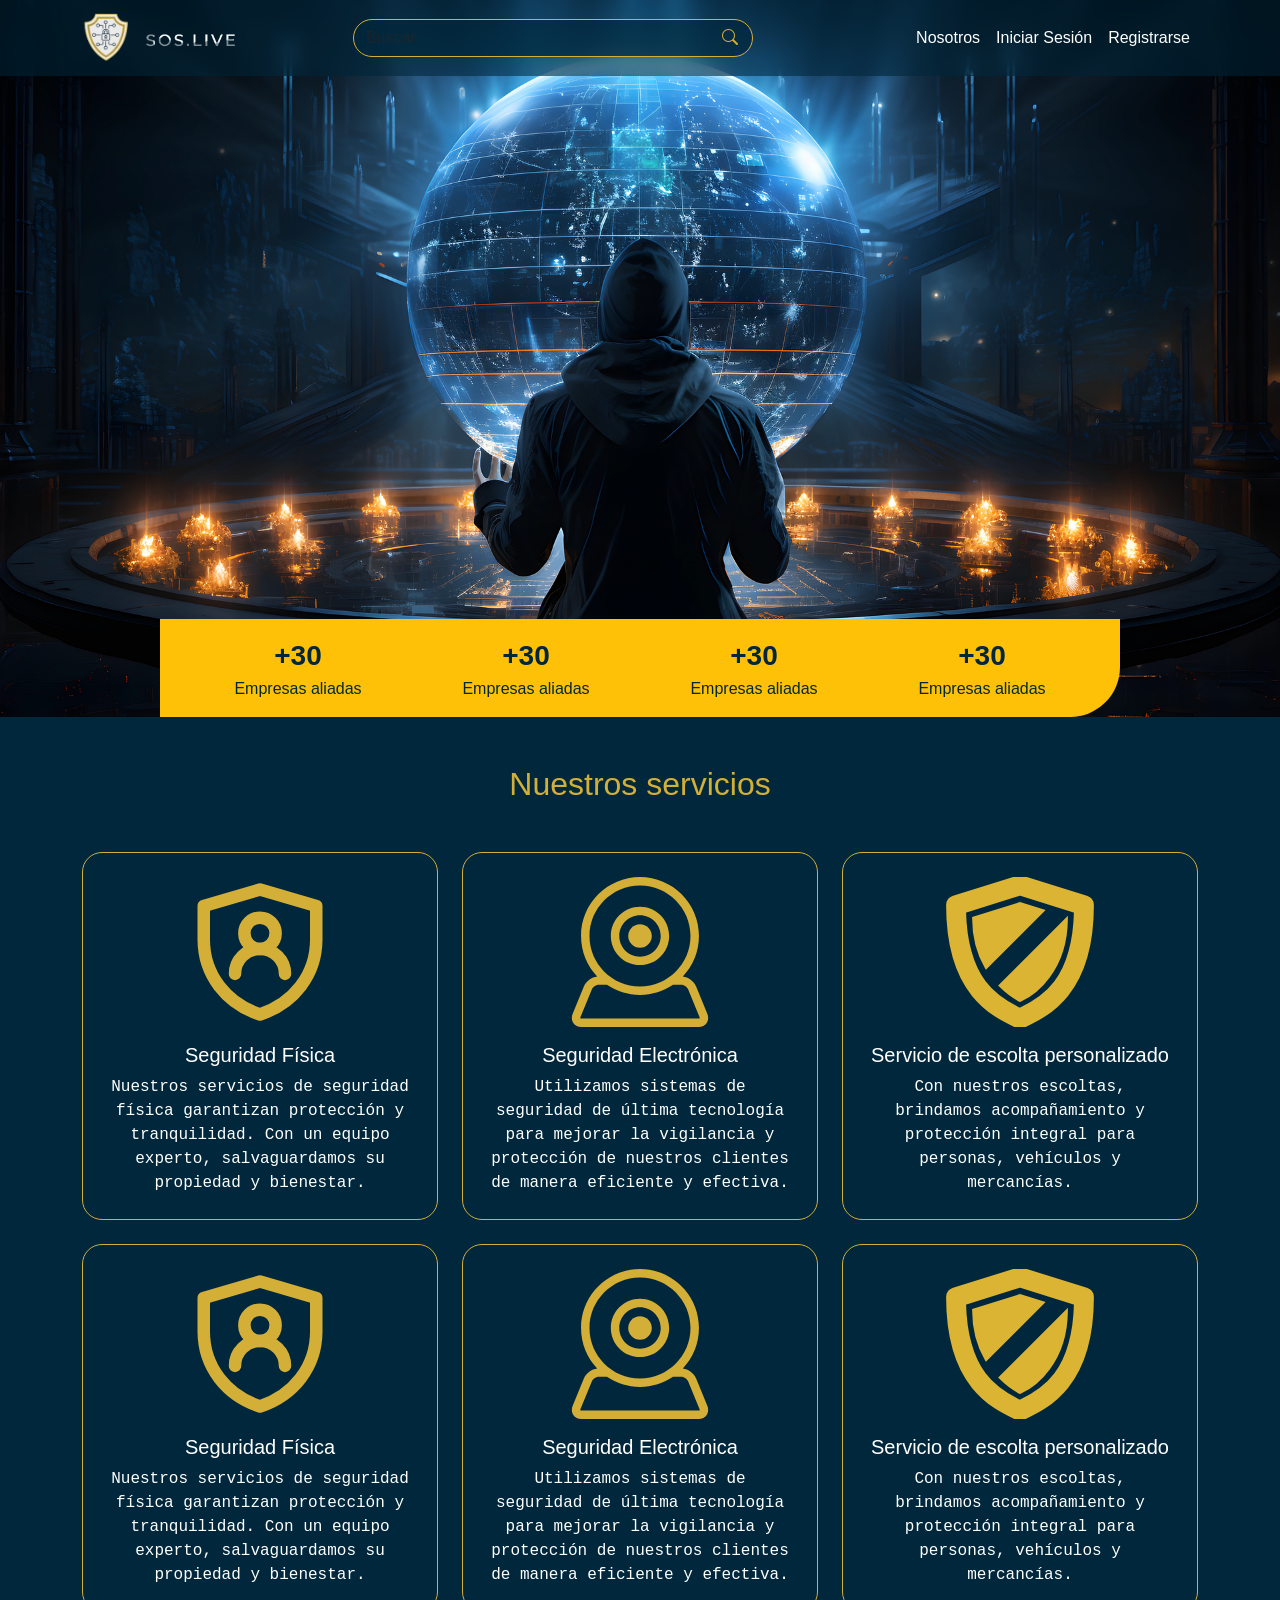
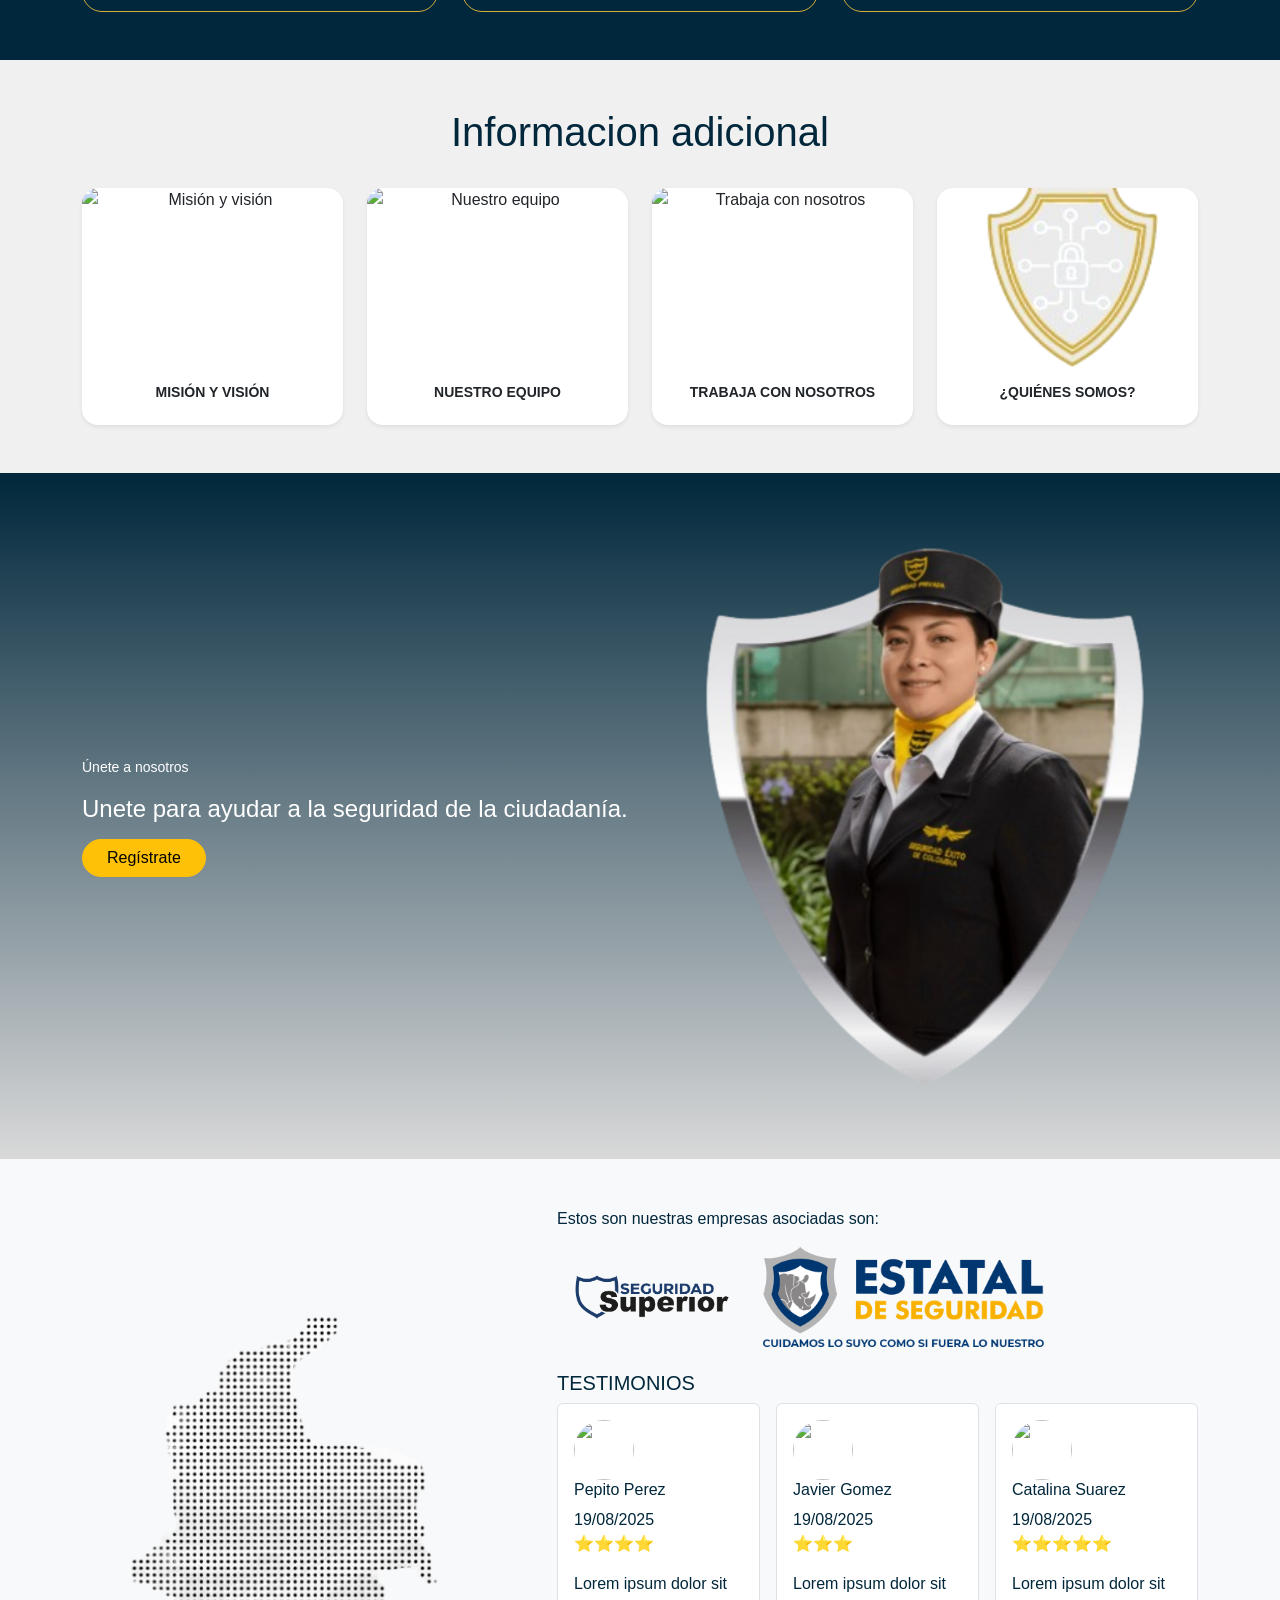
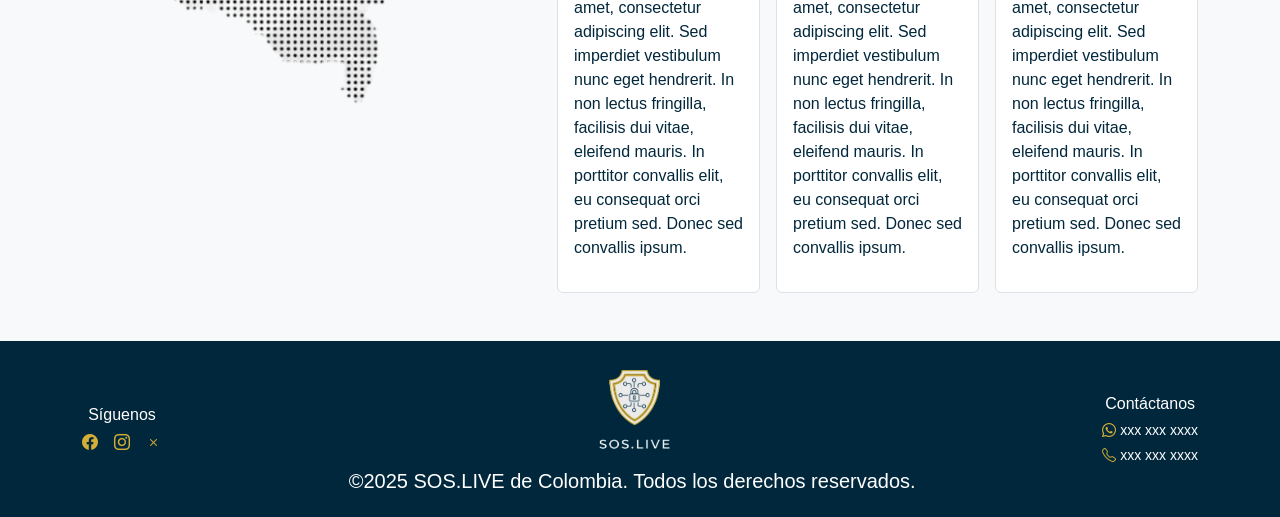
==== Home/index.html @ 5ae09677 ""Combio de el nombre" ====
<!DOCTYPE html>
<html lang="en">

<head>
    <meta charset="UTF-8">
    <meta name="viewport" content="width=device-width, initial-scale=1.0">
    <title>Home</title>
    <link rel="icon" type="image/png" href="../img/Logo.png">
    <link href="https://cdn.jsdelivr.net/npm/bootstrap@5.3.7/dist/css/bootstrap.min.css" rel="stylesheet"
        integrity="sha384-LN+7fdVzj6u52u30Kp6M/trliBMCMKTyK833zpbD+pXdCLuTusPj697FH4R/5mcr" crossorigin="anonymous">
    <link rel="stylesheet" href="https://cdn.jsdelivr.net/npm/bootstrap-icons@1.10.5/font/bootstrap-icons.css">
    <link rel="stylesheet" href="home.css">
</head>

<body>
    <nav class="navbar navbar-expand-lg fixed-top custom-navbar navbar-dark">
        <div class="container">

            <!-- Logo -->
            <a class="navbar-brand d-flex align-items-center" href="#">
                <img src="../img/image-removebg-preview.png" alt="Logo" id="logo">
                <img src="../img/nombre.png" alt="Nombre" id="nombre" class="ms-2">
            </a>

            <!-- Botón móvil -->
            <button class="navbar-toggler" type="button" data-bs-toggle="collapse" data-bs-target="#navbarContent">
                <span class="navbar-toggler-icon"></span>
            </button>

            <!-- Contenido -->
            <div class="collapse navbar-collapse" id="navbarContent">

                <!-- Buscador -->
                <form class="d-flex mx-auto my-3 my-lg-0 search-container">
                    <input class="form-control search-input" type="search" placeholder="Buscar">
                    <i class="bi bi-search search-icon"></i>
                </form>

                <!-- Links -->
                <ul class="navbar-nav ms-auto text-center">
                    <li class="nav-item">
                        <a class="nav-link" href="#Nosotros">Nosotros</a>
                    </li>
                    <li class="nav-item">
                        <a class="nav-link" href="../Login/Login.html">Iniciar Sesión</a>
                    </li>
                    <li class="nav-item">
                        <a class="nav-link" href="../Register/Register.html">
                            Registrarse
                        </a>
                    </li>
                </ul>

            </div>
        </div>
    </nav>
    <header class="position-relative" style="overflow: visible;">
        <img src="../img/ai-generated-8136169_1920.png" alt="" class="img-fluid w-100">

        <div
            class="d-flex justify-content-between align-items-center bg-warning text-center rounded-bottom-right px-4 py-3 position-absolute w-75 bottom-0 start-50 translate-middle-x float-out-below">
            <div class="flex-fill mx-2">
                <div class="fs-3 fw-bold">+30</div>
                <div>Empresas aliadas</div>
            </div>
            <div class="flex-fill mx-2">
                <div class="fs-3 fw-bold">+30</div>
                <div>Empresas aliadas</div>
            </div>
            <div class="flex-fill mx-2">
                <div class="fs-3 fw-bold">+30</div>
                <div>Empresas aliadas</div>
            </div>
            <div class="flex-fill mx-2">
                <div class="fs-3 fw-bold">+30</div>
                <div>Empresas aliadas</div>
            </div>
        </div>
    </header>

    <section class="section-servicios py-5" id="Nosotros">
        <div class="container">
            <h2 class="text-center mb-5">Nuestros servicios</h2>

            <div class="row g-4">
                <div class="col-12 col-md-4 d-flex">
                    <div class="boxes text-white text-center p-4 w-100 h-70 d-flex flex-column justify-content-ceter">
                        <img src="../img/people.svg" alt="people" class="mb-3 mx-auto d-block"
                            style="width: 150px; height: auto;">

                        <h5 class="mb-2">Seguridad Física</h5>
                        <samp>
                            Nuestros servicios de seguridad física garantizan protección y tranquilidad. Con un equipo
                            experto,
                            salvaguardamos su propiedad y bienestar.
                        </samp>
                    </div>
                </div>

                <div class="col-12 col-md-4 d-flex">
                    <div class="boxes text-white text-center p-4 w-100 h-70 d-flex flex-column justify-content-between">
                        <img src="../img/cam.svg" alt="people" class="mb-3 mx-auto d-block"
                            style="width: 150px; height: auto;">

                        <h5 class="mb-2">Seguridad Electrónica</h5>
                        <samp>
                            Utilizamos sistemas de seguridad de última tecnología para mejorar la vigilancia y
                            protección de nuestros clientes de manera eficiente y efectiva.
                        </samp>
                    </div>
                </div>
                <div class="col-12 col-md-4 d-flex">
                    <div class="boxes text-white text-center p-4 w-100 h-70 d-flex flex-column justify-content-between">
                        <img src="../img/security.svg" alt="people" class="mb-3 mx-auto d-block"
                            style="width: 150px; height: auto;">

                        <h5 class="mb-2">Servicio de escolta personalizado</h5>
                        <samp>
                            Con nuestros escoltas, brindamos acompañamiento y protección integral para personas,
                            vehículos y mercancías.
                        </samp>
                    </div>
                </div>
                <div class="col-12 col-md-4 d-flex">
                    <div class="boxes text-white text-center p-4 w-100 h-70 d-flex flex-column justify-content-between">
                        <img src="../img/people.svg" alt="people" class="mb-3 mx-auto d-block"
                            style="width: 150px; height: auto;">

                        <h5 class="mb-2">Seguridad Física</h5>
                        <samp>
                            Nuestros servicios de seguridad física garantizan protección y tranquilidad. Con un equipo
                            experto,
                            salvaguardamos su propiedad y bienestar.
                        </samp>
                    </div>
                </div>
                <div class="col-12 col-md-4 d-flex">
                    <div class="boxes text-white text-center p-4 w-100 h-70 d-flex flex-column justify-content-between">
                        <img src="../img/cam.svg" alt="people" class="mb-3 mx-auto d-block"
                            style="width: 150px; height: auto;">

                        <h5 class="mb-2">Seguridad Electrónica</h5>
                        <samp>
                            Utilizamos sistemas de seguridad de última tecnología para mejorar la vigilancia y
                            protección de nuestros clientes de manera eficiente y efectiva.
                        </samp>
                    </div>
                </div>
                <div class="col-12 col-md-4 d-flex">
                    <div class="boxes text-white text-center p-4 w-100 h-70 d-flex flex-column justify-content-between">
                        <img src="../img/security.svg" alt="people" class="mb-3 mx-auto d-block"
                            style="width: 150px; height: auto;">

                        <h5 class="mb-2">Servicio de escolta personalizado</h5>
                        <samp>
                            Con nuestros escoltas, brindamos acompañamiento y protección integral para personas,
                            vehículos y mercancías.
                        </samp>
                    </div>
                </div>

            </div>
        </div>
    </section>

    <section class="py-5">
        <div class="container">
            <div class="row g-4 justify-content-center text-center">
                <h1 class="informacion">Informacion adicional</h1>
                <div class="col-6 col-md-3">
                    <div class="card border-0 shadow-sm rounded-4">
                        <img src="https://www.redseguridad.com/wp-content/uploads/sites/2/2020/07/cartel-del-encuentro-seguridad-integral-900x600.jpg"
                            class="card-img-top rounded-4" alt="Misión y visión">
                        <div class="card-body">
                            <h6 class="card-title">MISIÓN Y VISIÓN</h6>
                        </div>
                    </div>
                </div>

                <div class="col-6 col-md-3">
                    <div class="card border-0 shadow-sm rounded-4">
                        <img src="https://tse1.mm.bing.net/th/id/OIP.P5ZgEIidtt2AbuMh1eMVLwHaEH?r=0&rs=1&pid=ImgDetMain&o=7&rm=3"
                            class="card-img-top rounded-4" alt="Nuestro equipo">
                        <div class="card-body">
                            <h6 class="card-title">NUESTRO EQUIPO</h6>
                        </div>
                    </div>
                </div>

                <div class="col-6 col-md-3">
                    <div class="card border-0 shadow-sm rounded-4">
                        <img src="https://th.bing.com/th/id/R.25889b47edbed95be6d586cfb3995a5c?rik=A4WG%2bfQ5VlroRw&pid=ImgRaw&r=0"
                            class="card-img-top rounded-4" alt="Trabaja con nosotros">
                        <div class="card-body">
                            <h6 class="card-title">TRABAJA CON NOSOTROS</h6>
                        </div>
                    </div>
                </div>

                <div class="col-6 col-md-3">
                    <div class="card border-0 shadow-sm rounded-4 justify-content-center">
                        <img src="../img/image-removebg-preview.png" class="card-img-top rounded-4 mx-auto d-block"
                            alt="¿Quiénes somos?" id="logo12">
                        <div class="card-body">
                            <h6 class="card-title">¿QUIÉNES SOMOS?</h6>
                        </div>
                    </div>
                </div>

            </div>
        </div>
    </section>
    <section style="background: linear-gradient(to bottom, #00273B, #D9D9D9); color: white; padding: 3rem 0;">
        <div class="container">
            <div class="row align-items-center">

                <div class="col-md-6">
                    <small>Únete a nosotros</small>
                    <h4 class="my-3">Unete para ayudar a la seguridad de la ciudadanía.</h4>
                    <button class="btn btn-warning rounded-pill px-4">Regístrate</button>
                </div>

                <div class="col-md-6 text-center">
                    <img src="../img/persona-empresa.png" alt="Escudo" style="width: 500px;">
                </div>
            </div>
        </div>
    </section>

    <section class="bg-light py-5">
        <div class="container">
            <div class="row">

                <div class="col-md-5 text-center">
                    <img src="../img/mapa.png" alt="Mapa" class="img-fluid w-100">
                </div>

                <div class="col-md-7">
                    <p>Estos son nuestras empresas asociadas son:</p>

                    <div class="d-flex align-items-center mb-4">
                        <img src="../img/empresa-1.png" alt="Logo 1" style="height: 100px; margin-right: 1rem;">
                        <img src="../img/empresa-2.png" alt="Logo 2" style="height: 100px;">
                    </div>

                    <h5>TESTIMONIOS</h5>

                    <div class="row g-3">
                        <div class="col-md-4">
                            <div class="p-3 border rounded bg-white testimonial" style="max-width: 150%;">
                                <img src="https://t4.ftcdn.net/jpg/06/11/79/29/360_F_611792930_42lSNbs2vHDOgwg4zCpFWZ4mRoypDL03.jpg"
                                    alt="" id="people">
                                <h6>Pepito Perez</h6>
                                <span>19/08/2025</span>
                                <p>⭐⭐⭐⭐</p>
                                <p>Lorem ipsum dolor sit amet, consectetur adipiscing elit. Sed imperdiet vestibulum
                                    nunc eget hendrerit. In non lectus fringilla, facilisis dui vitae, eleifend mauris.
                                    In porttitor convallis elit, eu consequat orci pretium sed. Donec sed convallis
                                    ipsum.</p>
                            </div>
                        </div>
                        <div class="col-md-4">
                            <div class="p-3 border rounded bg-white testimonial" style="max-width: 150%;">
                                <img src="https://t4.ftcdn.net/jpg/06/11/79/29/360_F_611792930_42lSNbs2vHDOgwg4zCpFWZ4mRoypDL03.jpg"
                                    alt="" id="people">
                                <h6>Javier Gomez</h6>
                                <span>19/08/2025</span>
                                <p>⭐⭐⭐</p>
                                <p>Lorem ipsum dolor sit amet, consectetur adipiscing elit. Sed imperdiet vestibulum
                                    nunc eget hendrerit. In non lectus fringilla, facilisis dui vitae, eleifend mauris.
                                    In porttitor convallis elit, eu consequat orci pretium sed. Donec sed convallis
                                    ipsum.</p>
                            </div>
                        </div>
                        <div class="col-md-4">
                            <div class="p-3 border rounded bg-white testimonial" style="max-width: 800px;">
                                <img src="https://t4.ftcdn.net/jpg/06/11/79/29/360_F_611792930_42lSNbs2vHDOgwg4zCpFWZ4mRoypDL03.jpg"
                                    alt="" id="people">
                                <h6>Catalina Suarez</h6>
                                <span>19/08/2025</span>
                                <p>⭐⭐⭐⭐⭐</p>
                                <p>Lorem ipsum dolor sit amet, consectetur adipiscing elit. Sed imperdiet vestibulum
                                    nunc eget hendrerit. In non lectus fringilla, facilisis dui vitae, eleifend mauris.
                                    In porttitor convallis elit, eu consequat orci pretium sed. Donec sed convallis
                                    ipsum.</p>
                            </div>
                        </div>
                    </div>

                </div>

            </div>
        </div>
    </section>

    <footer class="text-white py-3">
        <div class="container d-flex justify-content-between align-items-center">

            <div class="d-flex flex-column align-items-center">
                <span>Síguenos</span>
                <div class="d-flex gap-3 mt-1">
                    <a href="#" class="text-white"><i class="bi bi-facebook"></i></a>
                    <a href="#" class="text-white"><i class="bi bi-instagram"></i></a>
                    <a href="#" class="text-white"><i class="bi bi-x"></i></a>
                </div>
            </div>
            <div class="text-center">
                <img src="../img/Logo.png" alt="Logo"
                    style="width: 100px; height: auto; display: block; margin: 0 auto;">
                <h5 class="mt-3"> &copy;2025 SOS.LIVE de Colombia. Todos los derechos reservados.</h5>
            </div>

            <div class="d-flex flex-column align-items-center text-end">
                <span>Contáctanos</span>
                <div class="small mt-1">
                    <p class="mb-1"><i class="bi bi-whatsapp"></i> xxx xxx xxxx</p>
                    <p class="mb-0"><i class="bi bi-telephone"></i> xxx xxx xxxx</p>
                </div>
            </div>

        </div>
    </footer>


    <script src="https://cdn.jsdelivr.net/npm/bootstrap@5.3.7/dist/js/bootstrap.bundle.min.js"
        integrity="sha384-ndDqU0Gzau9qJ1lfW4pNLlhNTkCfHzAVBReH9diLvGRem5+R9g2FzA8ZGN954O5Q"
        crossorigin="anonymous"></script>

    <script>
        window.addEventListener("scroll", function () {
            const navbar = document.querySelector(".custom-navbar");
            navbar.classList.toggle("scrolled", window.scrollY > 80);
        });
    </script>
</body>

</html>
---- Home/home.css ----
body {
    font-family: 'Segeo UI', sans-serif;
    background-color: #f0f0f0;
    color: #F3F4F6;
}
.custom-navbar {
    background: rgba(0, 39, 59, 0.55);
    backdrop-filter: blur(10px);
    transition: all 0.4s ease;
}

.custom-navbar.scrolled {
    background: rgba(0, 39, 59, 0.95);
    box-shadow: 0 4px 15px rgba(0,0,0,0.4);
}

#logo { height: 50px; }
#nombre { height: 30px; }

.nav-link {
    color: #fff !important;
    transition: 0.3s;
}

.nav-link:hover {
    color: #D4AF37 !important;
}

/* SEARCH */
.search-container {
    position: relative;
    max-width: 400px;
    width: 100%;
}

.search-input {
    border-radius: 50px;
    border: 1px solid #D4AF37;
    background-color: rgba(0, 39, 59, 0.7);
    color: #fff;
}

.search-icon {
    position: absolute;
    right: 15px;
    top: 50%;
    transform: translateY(-50%);
    color: #D4AF37;
}

.hero-content {
    position: relative;
    z-index: 2;
    text-align: center;
    top: 50%;
    transform: translateY(-50%);
    color: #f0f0f0;
    padding: 0 1rem;
}

.overlay-bottom {
    height: 100px;
    width: 75%;
    background-color: #D4AF37;
    bottom: 0;
    left: 0;
}

.rounded-bottom-right {
    border-bottom-right-radius: 50px;
    color: #00273B;
}

.section-servicios {
    background-color: #00273B;
    color: #D4AF37;
}

header {
    overflow: visible;
}

.float-out-below {
    transform: translateY(40px);
}

.boxes {
    background-color: #00273B;
    border-radius: 20px;
    border: 1px solid #D4AF37;
}

.card-img-top {
    object-fit: cover;
    height: 180px;
}

.card-title {
    font-weight: bold;
    font-size: 14px;
}

#logo12 {
    height: 180px;
    width: 180px;
}

.informacion {
    color: #00273B;
}

.container-3 {
    color: #00273B;
}

.testimonial {
    max-width: 80%;
    overflow-wrap: break-word;
}

section.bg-light {
    color: #00273B;
}

footer {
    background-color: #00273B;
    color: #F3F4F6;
}

.bi {
    color: #D4AF37;
}

#people {
    width: 60px;
    height: 60px;
    border-radius: 50%;
    margin-right: 10px;
}
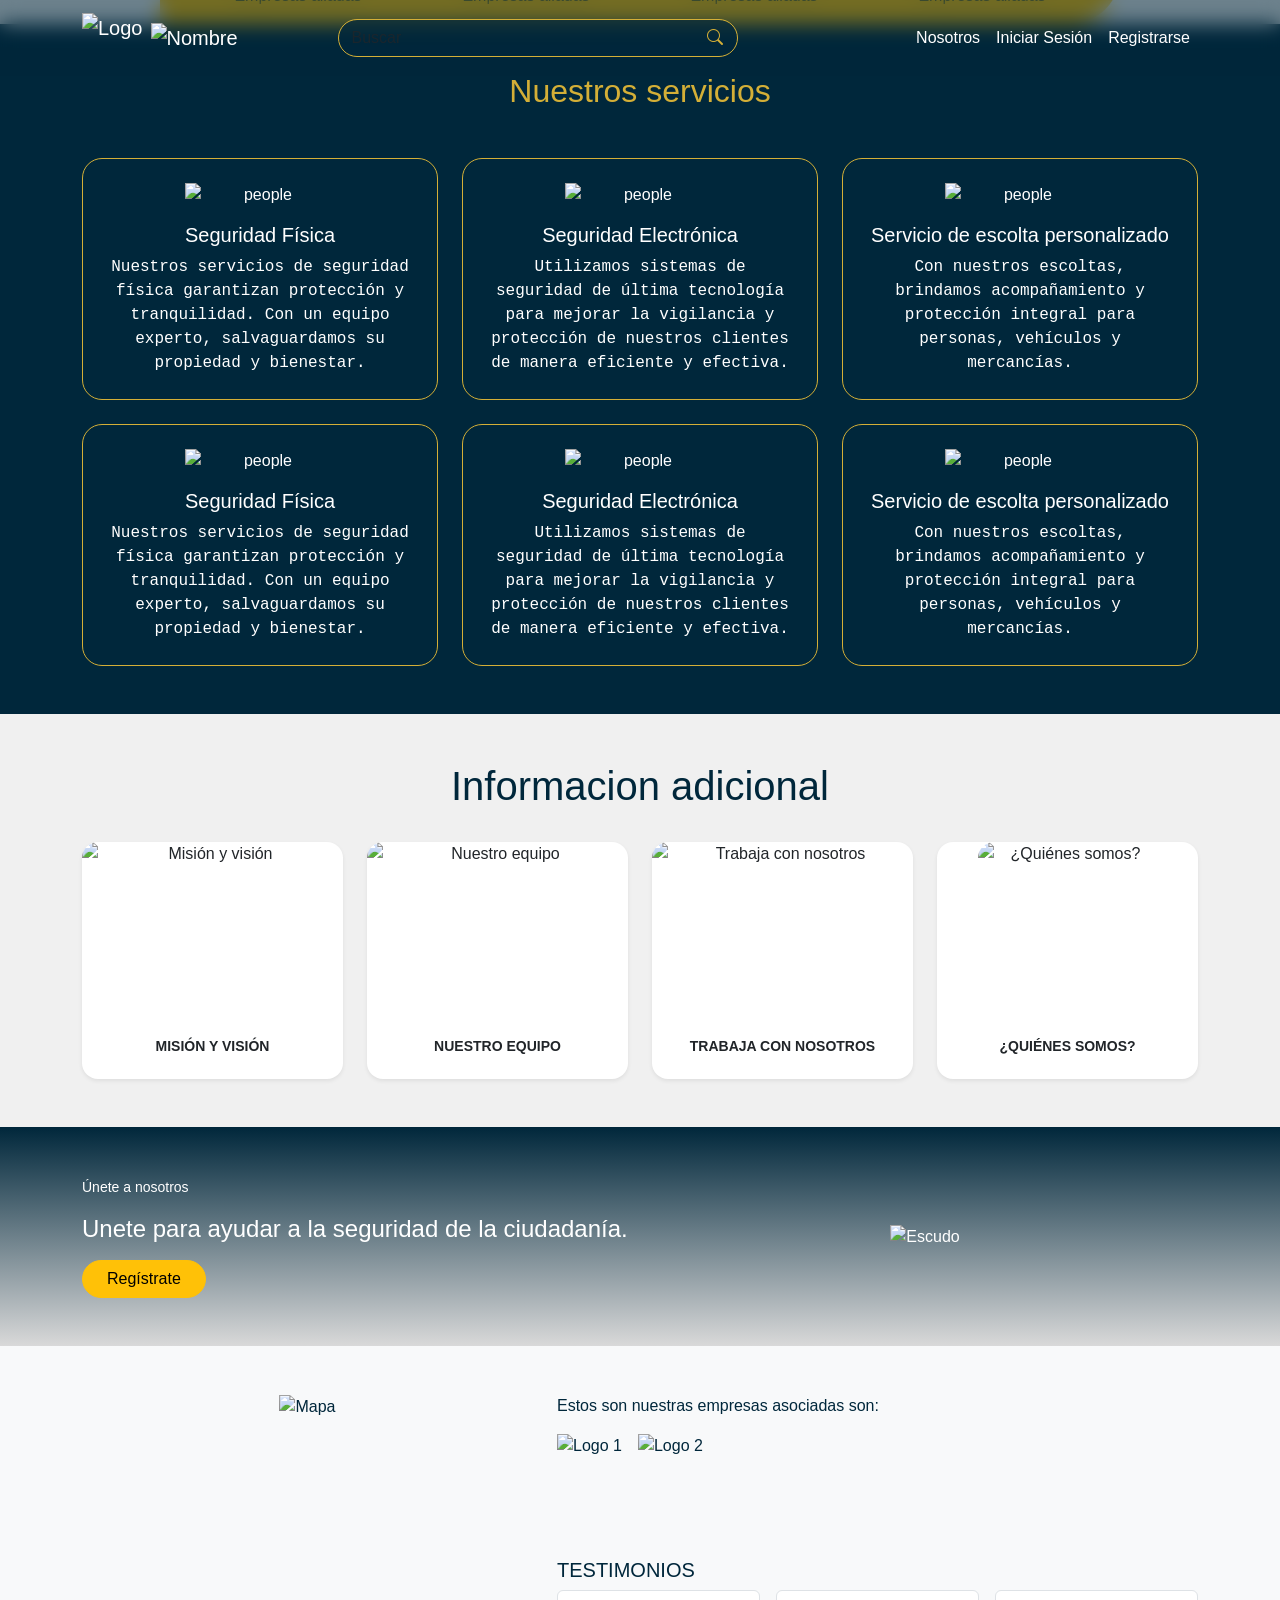
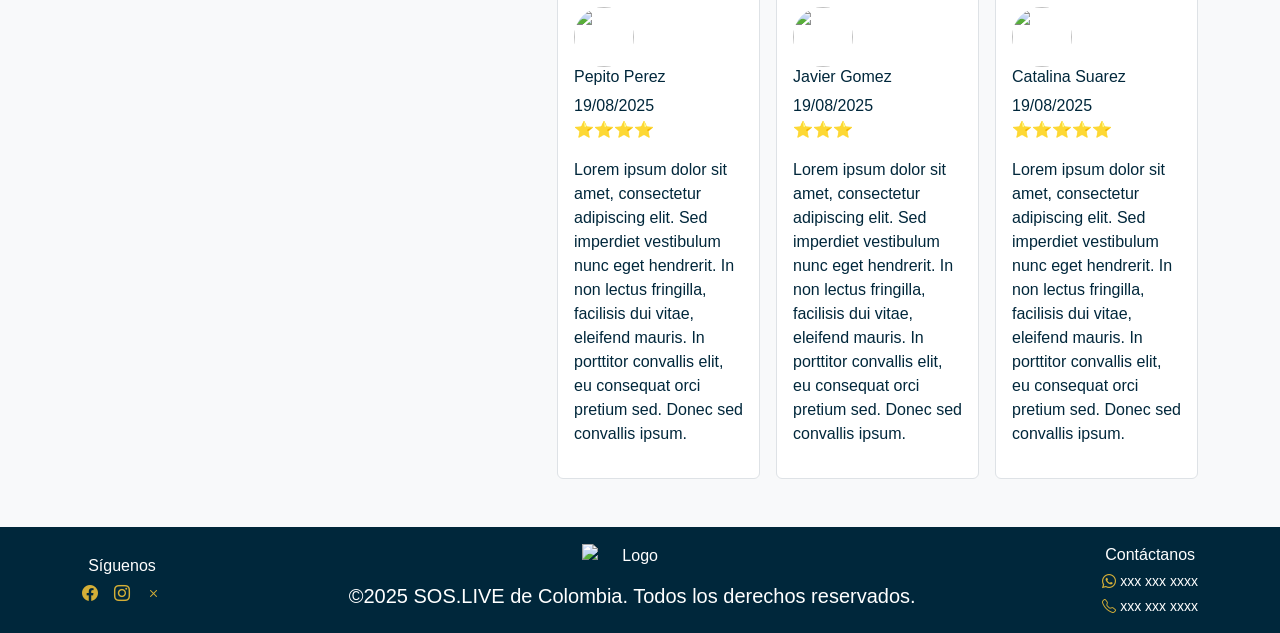
==== commit 4370e647: "cambiar y quitar todo puntos q entran a carpetas" ====
--- a/Home/index.html
+++ b/Home/index.html
@@ -5,7 +5,7 @@
     <meta charset="UTF-8">
     <meta name="viewport" content="width=device-width, initial-scale=1.0">
     <title>Home</title>
-    <link rel="icon" type="image/png" href="../img/Logo.png">
+    <link rel="icon" type="image/png" href="img/Logo.png">
     <link href="https://cdn.jsdelivr.net/npm/bootstrap@5.3.7/dist/css/bootstrap.min.css" rel="stylesheet"
         integrity="sha384-LN+7fdVzj6u52u30Kp6M/trliBMCMKTyK833zpbD+pXdCLuTusPj697FH4R/5mcr" crossorigin="anonymous">
     <link rel="stylesheet" href="https://cdn.jsdelivr.net/npm/bootstrap-icons@1.10.5/font/bootstrap-icons.css">
@@ -18,8 +18,8 @@
 
             <!-- Logo -->
             <a class="navbar-brand d-flex align-items-center" href="#">
-                <img src="../img/image-removebg-preview.png" alt="Logo" id="logo">
-                <img src="../img/nombre.png" alt="Nombre" id="nombre" class="ms-2">
+                <img src="img/image-removebg-preview.png" alt="Logo" id="logo">
+                <img src="img/nombre.png" alt="Nombre" id="nombre" class="ms-2">
             </a>
 
             <!-- Botón móvil -->
@@ -42,10 +42,10 @@
                         <a class="nav-link" href="#Nosotros">Nosotros</a>
                     </li>
                     <li class="nav-item">
-                        <a class="nav-link" href="../Login/Login.html">Iniciar Sesión</a>
+                        <a class="nav-link" href="Login/Login.html">Iniciar Sesión</a>
                     </li>
                     <li class="nav-item">
-                        <a class="nav-link" href="../Register/Register.html">
+                        <a class="nav-link" href="Register/Register.html">
                             Registrarse
                         </a>
                     </li>
@@ -55,7 +55,7 @@
         </div>
     </nav>
     <header class="position-relative" style="overflow: visible;">
-        <img src="../img/ai-generated-8136169_1920.png" alt="" class="img-fluid w-100">
+        <img src="img/ai-generated-8136169_1920.png" alt="" class="img-fluid w-100">
 
         <div
             class="d-flex justify-content-between align-items-center bg-warning text-center rounded-bottom-right px-4 py-3 position-absolute w-75 bottom-0 start-50 translate-middle-x float-out-below">
@@ -85,7 +85,7 @@
             <div class="row g-4">
                 <div class="col-12 col-md-4 d-flex">
                     <div class="boxes text-white text-center p-4 w-100 h-70 d-flex flex-column justify-content-ceter">
-                        <img src="../img/people.svg" alt="people" class="mb-3 mx-auto d-block"
+                        <img src="img/people.svg" alt="people" class="mb-3 mx-auto d-block"
                             style="width: 150px; height: auto;">
 
                         <h5 class="mb-2">Seguridad Física</h5>
@@ -99,7 +99,7 @@
 
                 <div class="col-12 col-md-4 d-flex">
                     <div class="boxes text-white text-center p-4 w-100 h-70 d-flex flex-column justify-content-between">
-                        <img src="../img/cam.svg" alt="people" class="mb-3 mx-auto d-block"
+                        <img src="img/cam.svg" alt="people" class="mb-3 mx-auto d-block"
                             style="width: 150px; height: auto;">
 
                         <h5 class="mb-2">Seguridad Electrónica</h5>
@@ -111,7 +111,7 @@
                 </div>
                 <div class="col-12 col-md-4 d-flex">
                     <div class="boxes text-white text-center p-4 w-100 h-70 d-flex flex-column justify-content-between">
-                        <img src="../img/security.svg" alt="people" class="mb-3 mx-auto d-block"
+                        <img src="img/security.svg" alt="people" class="mb-3 mx-auto d-block"
                             style="width: 150px; height: auto;">
 
                         <h5 class="mb-2">Servicio de escolta personalizado</h5>
@@ -123,7 +123,7 @@
                 </div>
                 <div class="col-12 col-md-4 d-flex">
                     <div class="boxes text-white text-center p-4 w-100 h-70 d-flex flex-column justify-content-between">
-                        <img src="../img/people.svg" alt="people" class="mb-3 mx-auto d-block"
+                        <img src="img/people.svg" alt="people" class="mb-3 mx-auto d-block"
                             style="width: 150px; height: auto;">
 
                         <h5 class="mb-2">Seguridad Física</h5>
@@ -136,7 +136,7 @@
                 </div>
                 <div class="col-12 col-md-4 d-flex">
                     <div class="boxes text-white text-center p-4 w-100 h-70 d-flex flex-column justify-content-between">
-                        <img src="../img/cam.svg" alt="people" class="mb-3 mx-auto d-block"
+                        <img src="img/cam.svg" alt="people" class="mb-3 mx-auto d-block"
                             style="width: 150px; height: auto;">
 
                         <h5 class="mb-2">Seguridad Electrónica</h5>
@@ -148,7 +148,7 @@
                 </div>
                 <div class="col-12 col-md-4 d-flex">
                     <div class="boxes text-white text-center p-4 w-100 h-70 d-flex flex-column justify-content-between">
-                        <img src="../img/security.svg" alt="people" class="mb-3 mx-auto d-block"
+                        <img src="img/security.svg" alt="people" class="mb-3 mx-auto d-block"
                             style="width: 150px; height: auto;">
 
                         <h5 class="mb-2">Servicio de escolta personalizado</h5>
@@ -199,7 +199,7 @@
 
                 <div class="col-6 col-md-3">
                     <div class="card border-0 shadow-sm rounded-4 justify-content-center">
-                        <img src="../img/image-removebg-preview.png" class="card-img-top rounded-4 mx-auto d-block"
+                        <img src="img/image-removebg-preview.png" class="card-img-top rounded-4 mx-auto d-block"
                             alt="¿Quiénes somos?" id="logo12">
                         <div class="card-body">
                             <h6 class="card-title">¿QUIÉNES SOMOS?</h6>
@@ -221,7 +221,7 @@
                 </div>
 
                 <div class="col-md-6 text-center">
-                    <img src="../img/persona-empresa.png" alt="Escudo" style="width: 500px;">
+                    <img src="img/persona-empresa.png" alt="Escudo" style="width: 500px;">
                 </div>
             </div>
         </div>
@@ -232,15 +232,15 @@
             <div class="row">
 
                 <div class="col-md-5 text-center">
-                    <img src="../img/mapa.png" alt="Mapa" class="img-fluid w-100">
+                    <img src="img/mapa.png" alt="Mapa" class="img-fluid w-100">
                 </div>
 
                 <div class="col-md-7">
                     <p>Estos son nuestras empresas asociadas son:</p>
 
                     <div class="d-flex align-items-center mb-4">
-                        <img src="../img/empresa-1.png" alt="Logo 1" style="height: 100px; margin-right: 1rem;">
-                        <img src="../img/empresa-2.png" alt="Logo 2" style="height: 100px;">
+                        <img src="img/empresa-1.png" alt="Logo 1" style="height: 100px; margin-right: 1rem;">
+                        <img src="img/empresa-2.png" alt="Logo 2" style="height: 100px;">
                     </div>
 
                     <h5>TESTIMONIOS</h5>
@@ -305,7 +305,7 @@
                 </div>
             </div>
             <div class="text-center">
-                <img src="../img/Logo.png" alt="Logo"
+                <img src="img/Logo.png" alt="Logo"
                     style="width: 100px; height: auto; display: block; margin: 0 auto;">
                 <h5 class="mt-3"> &copy;2025 SOS.LIVE de Colombia. Todos los derechos reservados.</h5>
             </div>
@@ -334,4 +334,4 @@
     </script>
 </body>
 
-</html>
+</html>
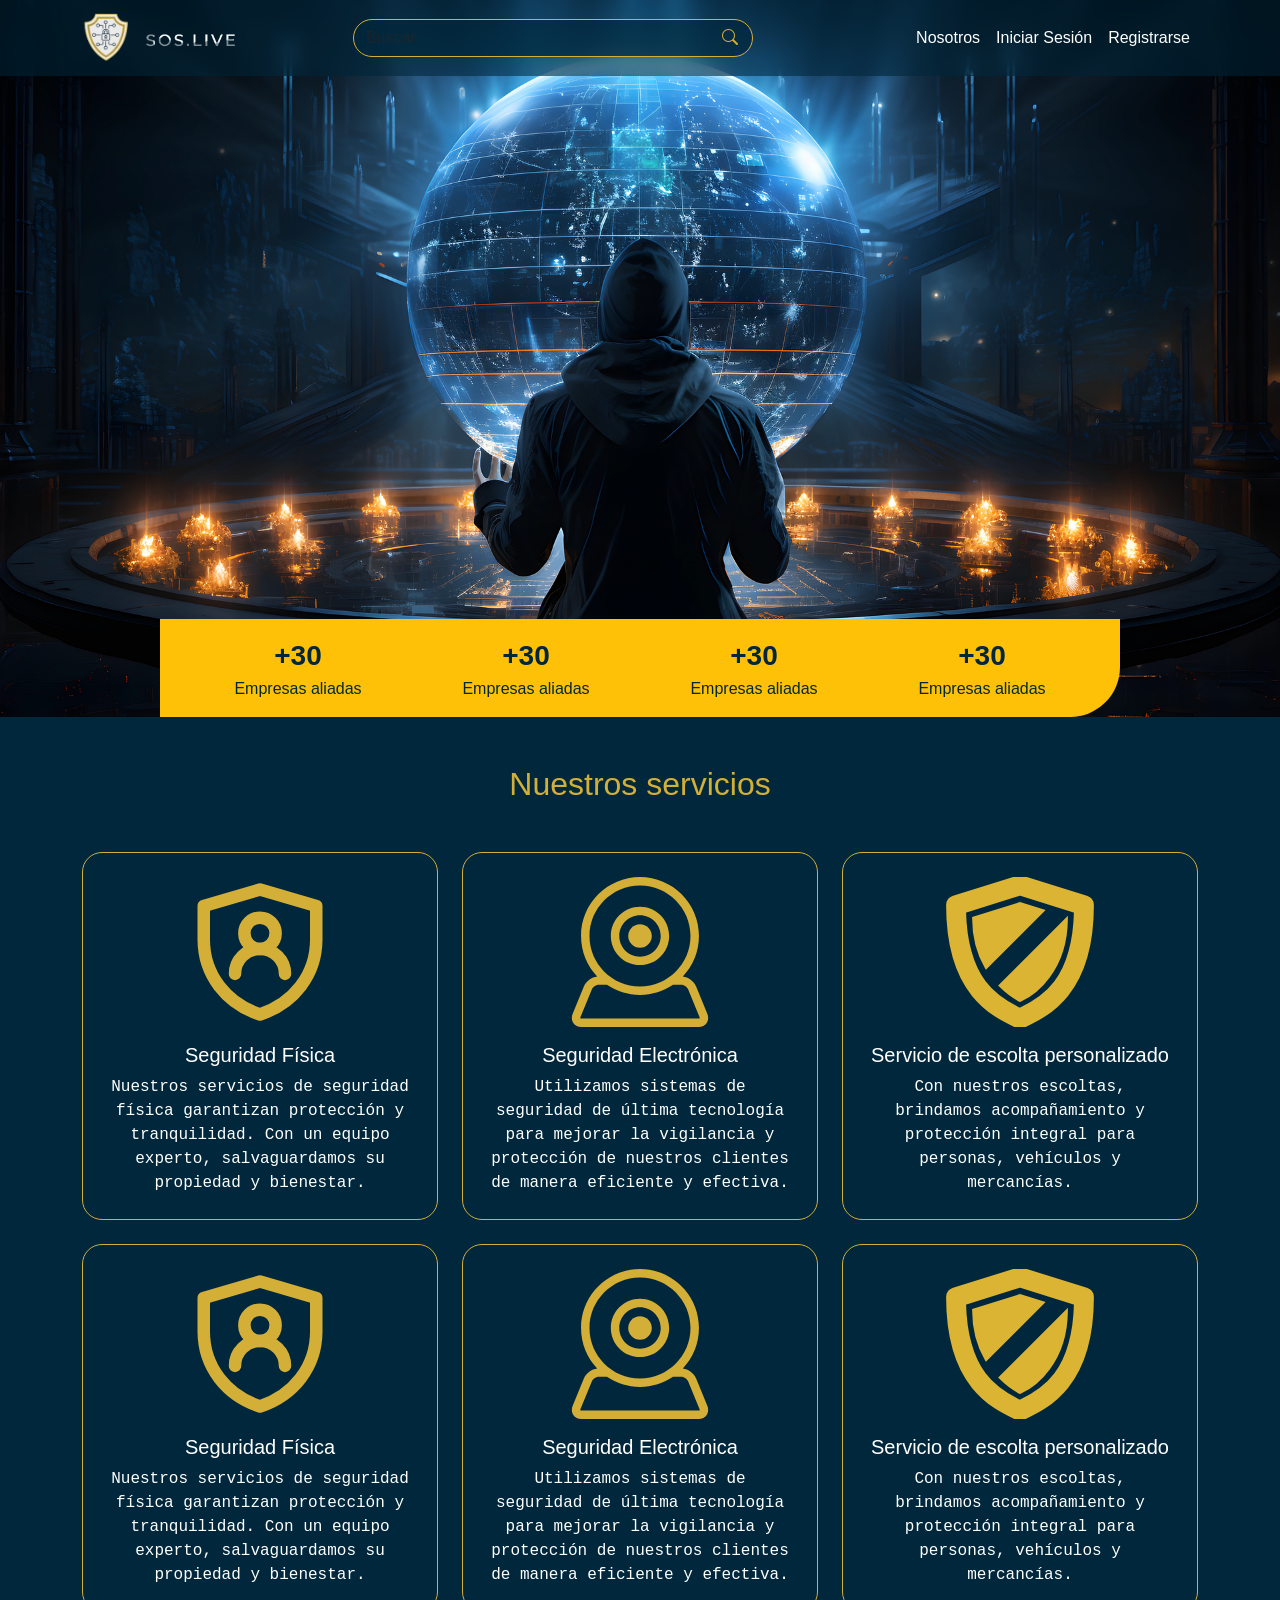
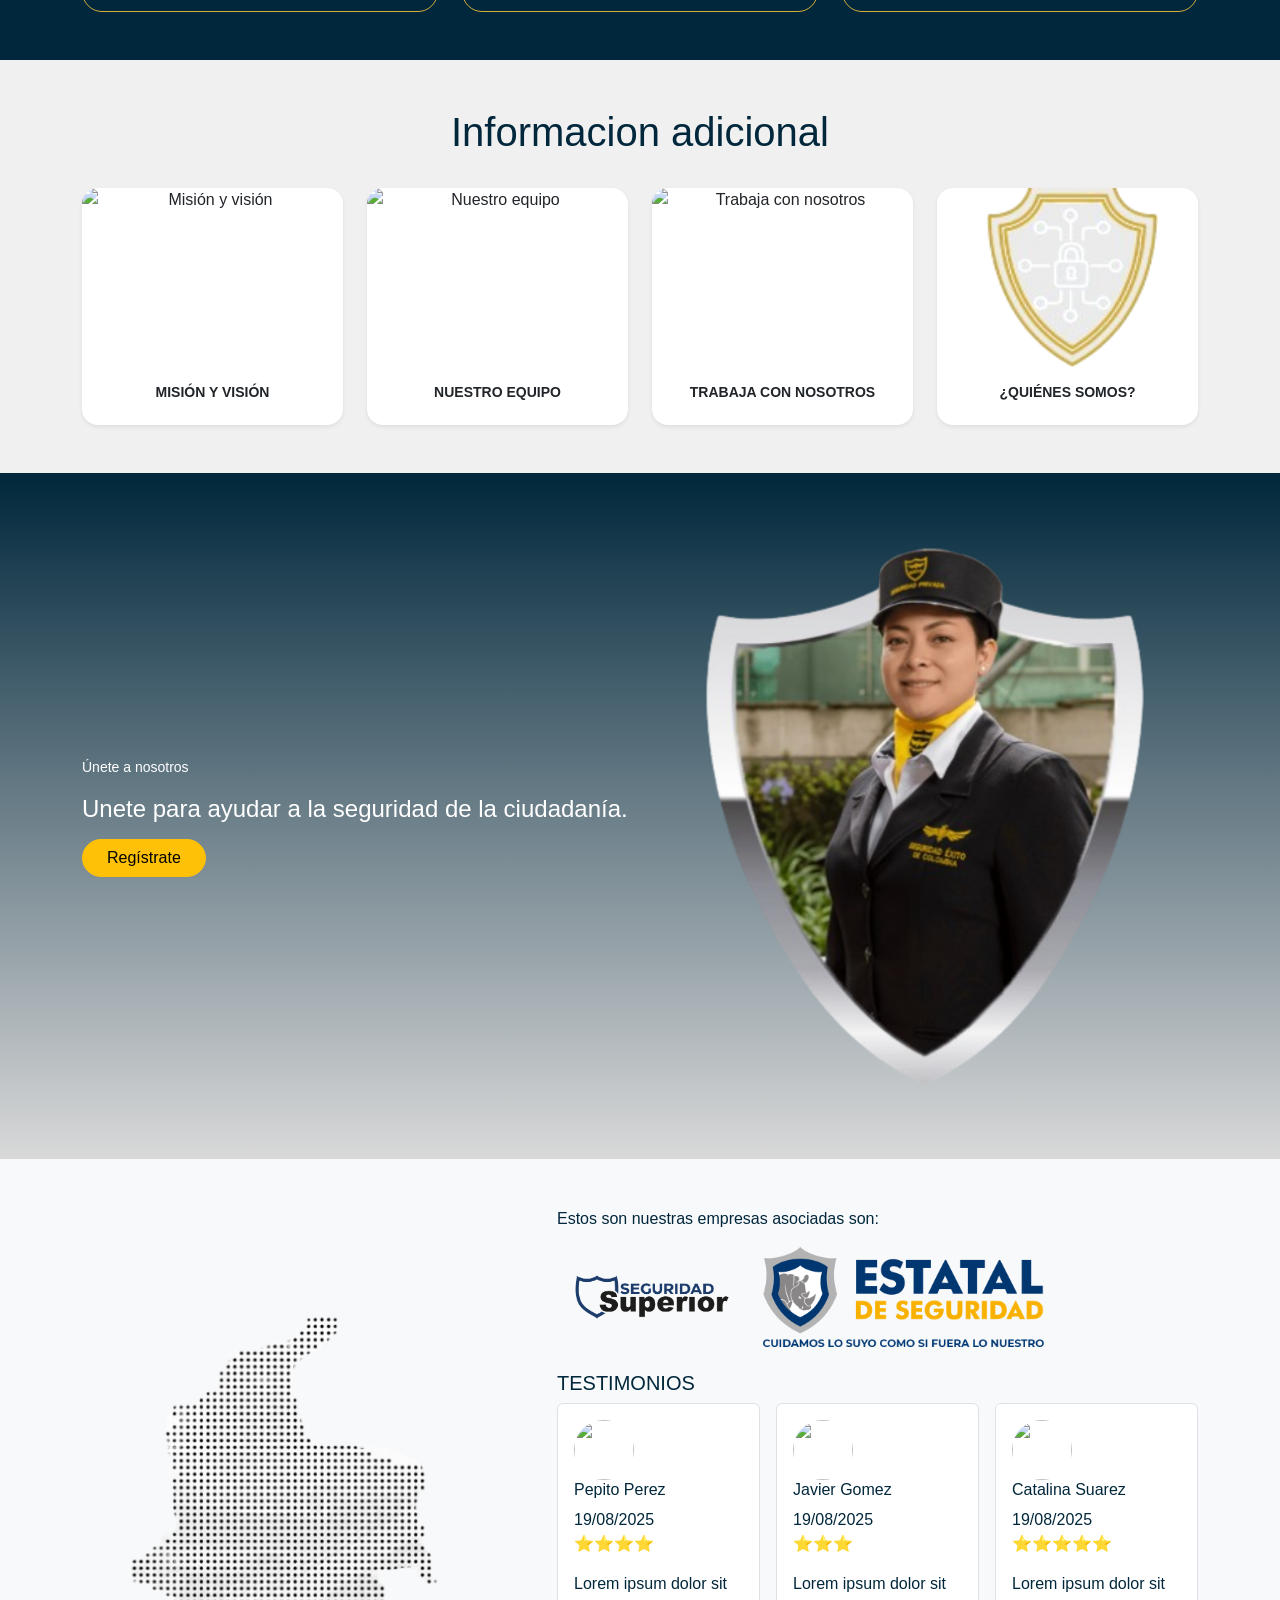
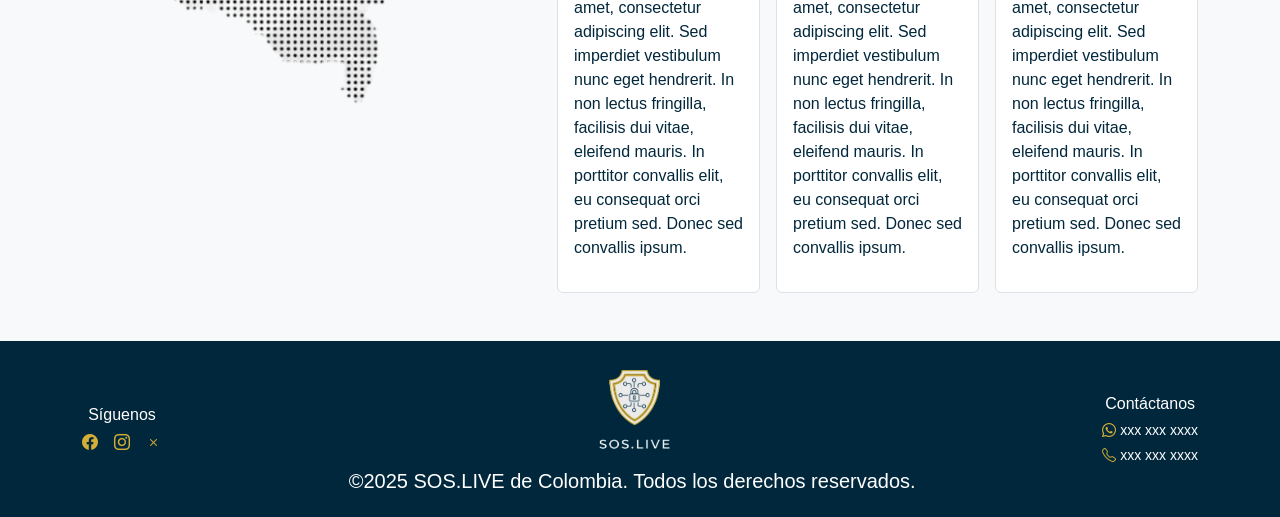
==== commit a48d06c1: "nuevo commit" ====
--- a/Home/index.html
+++ b/Home/index.html
@@ -5,7 +5,7 @@
     <meta charset="UTF-8">
     <meta name="viewport" content="width=device-width, initial-scale=1.0">
     <title>Home</title>
-    <link rel="icon" type="image/png" href="img/Logo.png">
+    <link rel="icon" type="image/png" href="../img/Logo.png">
     <link href="https://cdn.jsdelivr.net/npm/bootstrap@5.3.7/dist/css/bootstrap.min.css" rel="stylesheet"
         integrity="sha384-LN+7fdVzj6u52u30Kp6M/trliBMCMKTyK833zpbD+pXdCLuTusPj697FH4R/5mcr" crossorigin="anonymous">
     <link rel="stylesheet" href="https://cdn.jsdelivr.net/npm/bootstrap-icons@1.10.5/font/bootstrap-icons.css">
@@ -18,8 +18,8 @@
 
             <!-- Logo -->
             <a class="navbar-brand d-flex align-items-center" href="#">
-                <img src="img/image-removebg-preview.png" alt="Logo" id="logo">
-                <img src="img/nombre.png" alt="Nombre" id="nombre" class="ms-2">
+                <img src="../img/image-removebg-preview.png" alt="Logo" id="logo">
+                <img src="../img/nombre.png" alt="Nombre" id="nombre" class="ms-2">
             </a>
 
             <!-- Botón móvil -->
@@ -42,10 +42,10 @@
                         <a class="nav-link" href="#Nosotros">Nosotros</a>
                     </li>
                     <li class="nav-item">
-                        <a class="nav-link" href="Login/Login.html">Iniciar Sesión</a>
+                        <a class="nav-link" href="../Login/Login.html">Iniciar Sesión</a>
                     </li>
                     <li class="nav-item">
-                        <a class="nav-link" href="Register/Register.html">
+                        <a class="nav-link" href="../Register/Register.html">
                             Registrarse
                         </a>
                     </li>
@@ -55,7 +55,7 @@
         </div>
     </nav>
     <header class="position-relative" style="overflow: visible;">
-        <img src="img/ai-generated-8136169_1920.png" alt="" class="img-fluid w-100">
+        <img src="../img/ai-generated-8136169_1920.png" alt="" class="img-fluid w-100">
 
         <div
             class="d-flex justify-content-between align-items-center bg-warning text-center rounded-bottom-right px-4 py-3 position-absolute w-75 bottom-0 start-50 translate-middle-x float-out-below">
@@ -85,7 +85,7 @@
             <div class="row g-4">
                 <div class="col-12 col-md-4 d-flex">
                     <div class="boxes text-white text-center p-4 w-100 h-70 d-flex flex-column justify-content-ceter">
-                        <img src="img/people.svg" alt="people" class="mb-3 mx-auto d-block"
+                        <img src="../img/people.svg" alt="people" class="mb-3 mx-auto d-block"
                             style="width: 150px; height: auto;">
 
                         <h5 class="mb-2">Seguridad Física</h5>
@@ -99,7 +99,7 @@
 
                 <div class="col-12 col-md-4 d-flex">
                     <div class="boxes text-white text-center p-4 w-100 h-70 d-flex flex-column justify-content-between">
-                        <img src="img/cam.svg" alt="people" class="mb-3 mx-auto d-block"
+                        <img src="../img/cam.svg" alt="people" class="mb-3 mx-auto d-block"
                             style="width: 150px; height: auto;">
 
                         <h5 class="mb-2">Seguridad Electrónica</h5>
@@ -111,7 +111,7 @@
                 </div>
                 <div class="col-12 col-md-4 d-flex">
                     <div class="boxes text-white text-center p-4 w-100 h-70 d-flex flex-column justify-content-between">
-                        <img src="img/security.svg" alt="people" class="mb-3 mx-auto d-block"
+                        <img src="../img/security.svg" alt="people" class="mb-3 mx-auto d-block"
                             style="width: 150px; height: auto;">
 
                         <h5 class="mb-2">Servicio de escolta personalizado</h5>
@@ -123,7 +123,7 @@
                 </div>
                 <div class="col-12 col-md-4 d-flex">
                     <div class="boxes text-white text-center p-4 w-100 h-70 d-flex flex-column justify-content-between">
-                        <img src="img/people.svg" alt="people" class="mb-3 mx-auto d-block"
+                        <img src="../img/people.svg" alt="people" class="mb-3 mx-auto d-block"
                             style="width: 150px; height: auto;">
 
                         <h5 class="mb-2">Seguridad Física</h5>
@@ -136,7 +136,7 @@
                 </div>
                 <div class="col-12 col-md-4 d-flex">
                     <div class="boxes text-white text-center p-4 w-100 h-70 d-flex flex-column justify-content-between">
-                        <img src="img/cam.svg" alt="people" class="mb-3 mx-auto d-block"
+                        <img src="../img/cam.svg" alt="people" class="mb-3 mx-auto d-block"
                             style="width: 150px; height: auto;">
 
                         <h5 class="mb-2">Seguridad Electrónica</h5>
@@ -148,7 +148,7 @@
                 </div>
                 <div class="col-12 col-md-4 d-flex">
                     <div class="boxes text-white text-center p-4 w-100 h-70 d-flex flex-column justify-content-between">
-                        <img src="img/security.svg" alt="people" class="mb-3 mx-auto d-block"
+                        <img src="../img/security.svg" alt="people" class="mb-3 mx-auto d-block"
                             style="width: 150px; height: auto;">
 
                         <h5 class="mb-2">Servicio de escolta personalizado</h5>
@@ -199,7 +199,7 @@
 
                 <div class="col-6 col-md-3">
                     <div class="card border-0 shadow-sm rounded-4 justify-content-center">
-                        <img src="img/image-removebg-preview.png" class="card-img-top rounded-4 mx-auto d-block"
+                        <img src="../img/image-removebg-preview.png" class="card-img-top rounded-4 mx-auto d-block"
                             alt="¿Quiénes somos?" id="logo12">
                         <div class="card-body">
                             <h6 class="card-title">¿QUIÉNES SOMOS?</h6>
@@ -221,7 +221,7 @@
                 </div>
 
                 <div class="col-md-6 text-center">
-                    <img src="img/persona-empresa.png" alt="Escudo" style="width: 500px;">
+                    <img src="../img/persona-empresa.png" alt="Escudo" style="width: 500px;">
                 </div>
             </div>
         </div>
@@ -232,15 +232,15 @@
             <div class="row">
 
                 <div class="col-md-5 text-center">
-                    <img src="img/mapa.png" alt="Mapa" class="img-fluid w-100">
+                    <img src="../img/mapa.png" alt="Mapa" class="img-fluid w-100">
                 </div>
 
                 <div class="col-md-7">
                     <p>Estos son nuestras empresas asociadas son:</p>
 
                     <div class="d-flex align-items-center mb-4">
-                        <img src="img/empresa-1.png" alt="Logo 1" style="height: 100px; margin-right: 1rem;">
-                        <img src="img/empresa-2.png" alt="Logo 2" style="height: 100px;">
+                        <img src="../img/empresa-1.png" alt="Logo 1" style="height: 100px; margin-right: 1rem;">
+                        <img src="../img/empresa-2.png" alt="Logo 2" style="height: 100px;">
                     </div>
 
                     <h5>TESTIMONIOS</h5>
@@ -305,7 +305,7 @@
                 </div>
             </div>
             <div class="text-center">
-                <img src="img/Logo.png" alt="Logo"
+                <img src="../img/Logo.png" alt="Logo"
                     style="width: 100px; height: auto; display: block; margin: 0 auto;">
                 <h5 class="mt-3"> &copy;2025 SOS.LIVE de Colombia. Todos los derechos reservados.</h5>
             </div>
@@ -334,4 +334,4 @@
     </script>
 </body>
 
-</html>+</html>
